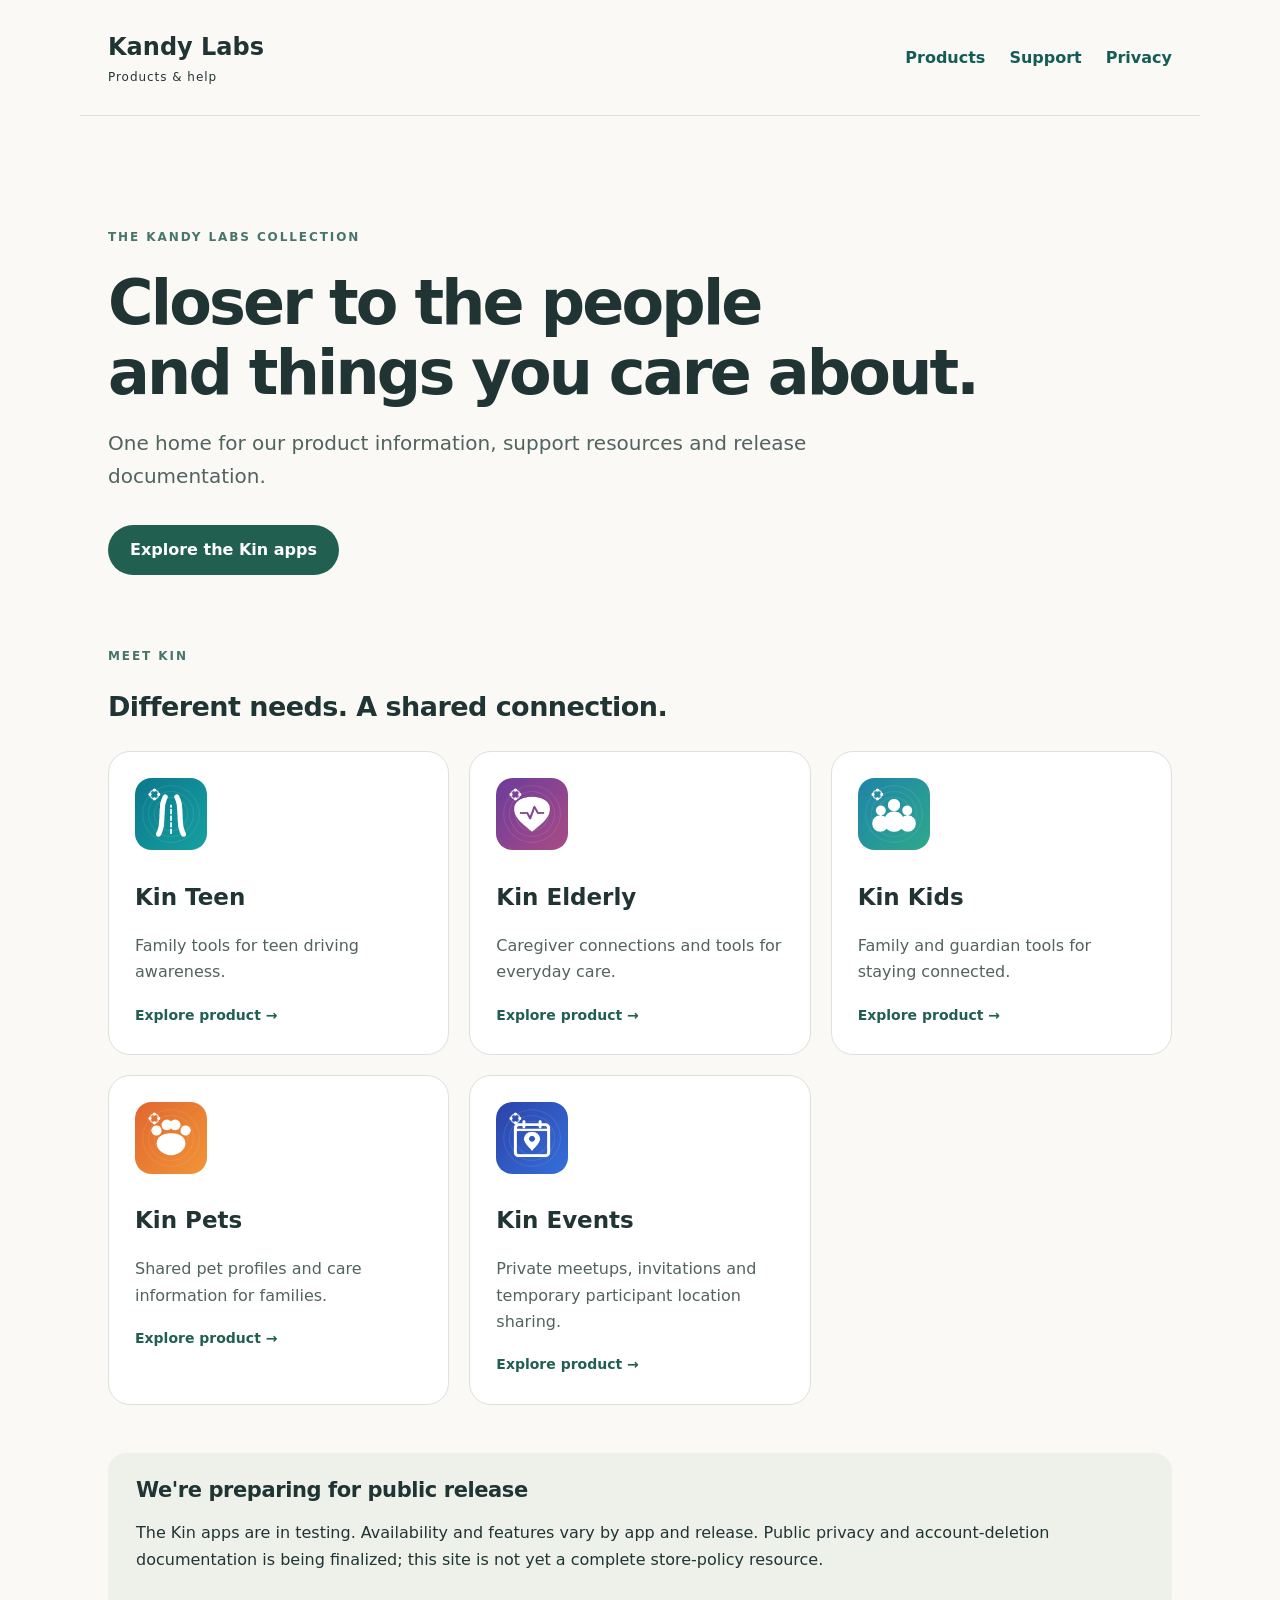
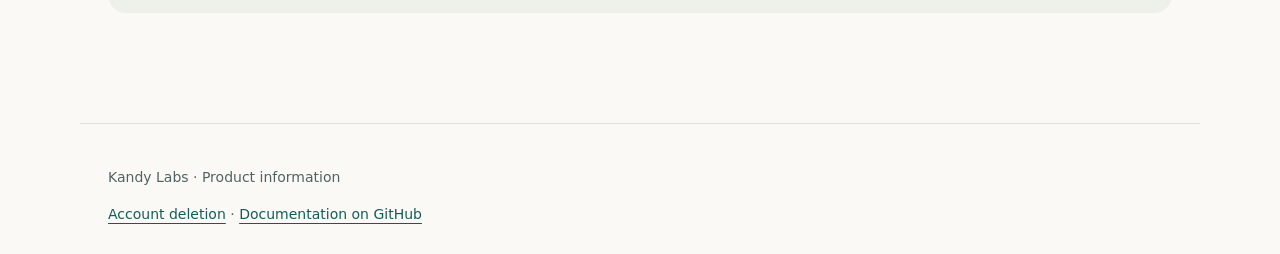
==== index.html @ 20de251b "Publish Kandy Labs product hub and support contact" ====
<!doctype html>
<html lang="en"><head><meta charset="utf-8"><meta name="viewport" content="width=device-width,initial-scale=1">
<title>Products · Kandy Labs</title><meta name="description" content="Kandy Labs product information and release documentation.">
<link rel="stylesheet" href="./styles.css"></head><body>
<a class="skip" href="#main">Skip to content</a><header><a class="brand" href="./">Kandy Labs<span>Products &amp; help</span></a>
<nav aria-label="Main"><a href="./#products">Products</a><a href="./support/">Support</a><a href="./privacy/">Privacy</a></nav></header>
<main id="main"><section class="hero"><p class="eyebrow">THE KANDY LABS COLLECTION</p><h1>Closer to the people<br>and things you care about.</h1><p class="lead">One home for our product information, support resources and release documentation.</p><a class="button" href="#products">Explore the Kin apps</a></section>
<section id="products"><p class="eyebrow">MEET KIN</p><h2>Different needs. A shared connection.</h2><div class="grid"><a class="card" href="products/kin-teen/"><img src="assets/kinTeen.png" alt="" width="72" height="72"><h3>Kin Teen</h3><p>Family tools for teen driving awareness.</p><span>Explore product →</span></a><a class="card" href="products/kin-elderly/"><img src="assets/kinElderly.png" alt="" width="72" height="72"><h3>Kin Elderly</h3><p>Caregiver connections and tools for everyday care.</p><span>Explore product →</span></a><a class="card" href="products/kin-kids/"><img src="assets/kinKids.png" alt="" width="72" height="72"><h3>Kin Kids</h3><p>Family and guardian tools for staying connected.</p><span>Explore product →</span></a><a class="card" href="products/kin-pets/"><img src="assets/kinPets.png" alt="" width="72" height="72"><h3>Kin Pets</h3><p>Shared pet profiles and care information for families.</p><span>Explore product →</span></a><a class="card" href="products/kin-events/"><img src="assets/kinEvents.png" alt="" width="72" height="72"><h3>Kin Events</h3><p>Private meetups, invitations and temporary participant location sharing.</p><span>Explore product →</span></a></div></section>
<aside class="notice"><h2>We're preparing for public release</h2><p>The Kin apps are in testing. Availability and features vary by app and release. Public privacy and account-deletion documentation is being finalized; this site is not yet a complete store-policy resource.</p></aside></main><footer><p>Kandy Labs · Product information</p><a href="./account-deletion/">Account deletion</a> · <a href="https://github.com/arvindkandhare/kandylabs-public">Documentation on GitHub</a></footer></body></html>
---- styles.css ----
*{box-sizing:border-box}html{scroll-behavior:smooth}body{margin:0;background:#faf9f6;color:#203434;font-family:system-ui,-apple-system,Segoe UI,sans-serif;line-height:1.65}a{color:#145d56;text-underline-offset:4px}header,main,footer{max-width:1120px;margin:auto;padding:28px}header{display:flex;justify-content:space-between;align-items:center;gap:24px;border-bottom:1px solid #dbe2db}.brand{font-size:24px;font-weight:750;text-decoration:none;color:#203434}.brand span{display:block;font-size:12px;font-weight:500;letter-spacing:.08em}nav{display:flex;gap:24px;flex-wrap:wrap}nav a{font-weight:600;text-decoration:none}.hero{padding:72px 0 60px;max-width:900px}.eyebrow{font-size:12px;font-weight:750;letter-spacing:.16em;color:#48756b}h1{font-size:clamp(36px,5vw,62px);line-height:1.12;letter-spacing:-.045em;margin:20px 0}h2{font-size:27px;line-height:1.25;letter-spacing:-.02em}h3{font-size:23px;margin:20px 0 8px}.lead{font-size:20px;max-width:720px;color:#516360}.button{display:inline-block;padding:12px 22px;border-radius:28px;background:#215f51;color:white;text-decoration:none;font-weight:650;margin-top:12px}.grid{display:grid;grid-template-columns:repeat(auto-fit,minmax(260px,1fr));gap:20px;margin:28px 0 48px}.card{display:block;background:#fff;border:1px solid #dbe2db;border-radius:22px;padding:26px;text-decoration:none;color:inherit;transition:transform .15s}.card:hover{transform:translateY(-3px);border-color:#477d6e}.card p{color:#516360}.card span{font-size:14px;font-weight:650;color:#215f51}.card img,.product-icon{border-radius:23%}.notice{background:#edf1e9;padding:24px 28px;border-radius:18px;margin:32px 0}.notice h2{font-size:21px;margin-top:0}footer{border-top:1px solid #dbe2db;margin-top:50px;color:#516360;font-size:14px}.package{overflow-wrap:anywhere}.skip{position:absolute;left:12px;top:-80px;background:white;padding:12px;z-index:2}.skip:focus{top:12px}a:focus-visible{outline:3px solid #ae6408;outline-offset:5px}section{scroll-margin-top:24px}@media(max-width:600px){header{align-items:flex-start;flex-direction:column;gap:14px}header,main,footer{padding:22px}nav{gap:20px}.hero{padding:32px 0}.grid{grid-template-columns:1fr}.lead{font-size:18px}}@media(prefers-reduced-motion:reduce){html{scroll-behavior:auto}.card{transition:none}}
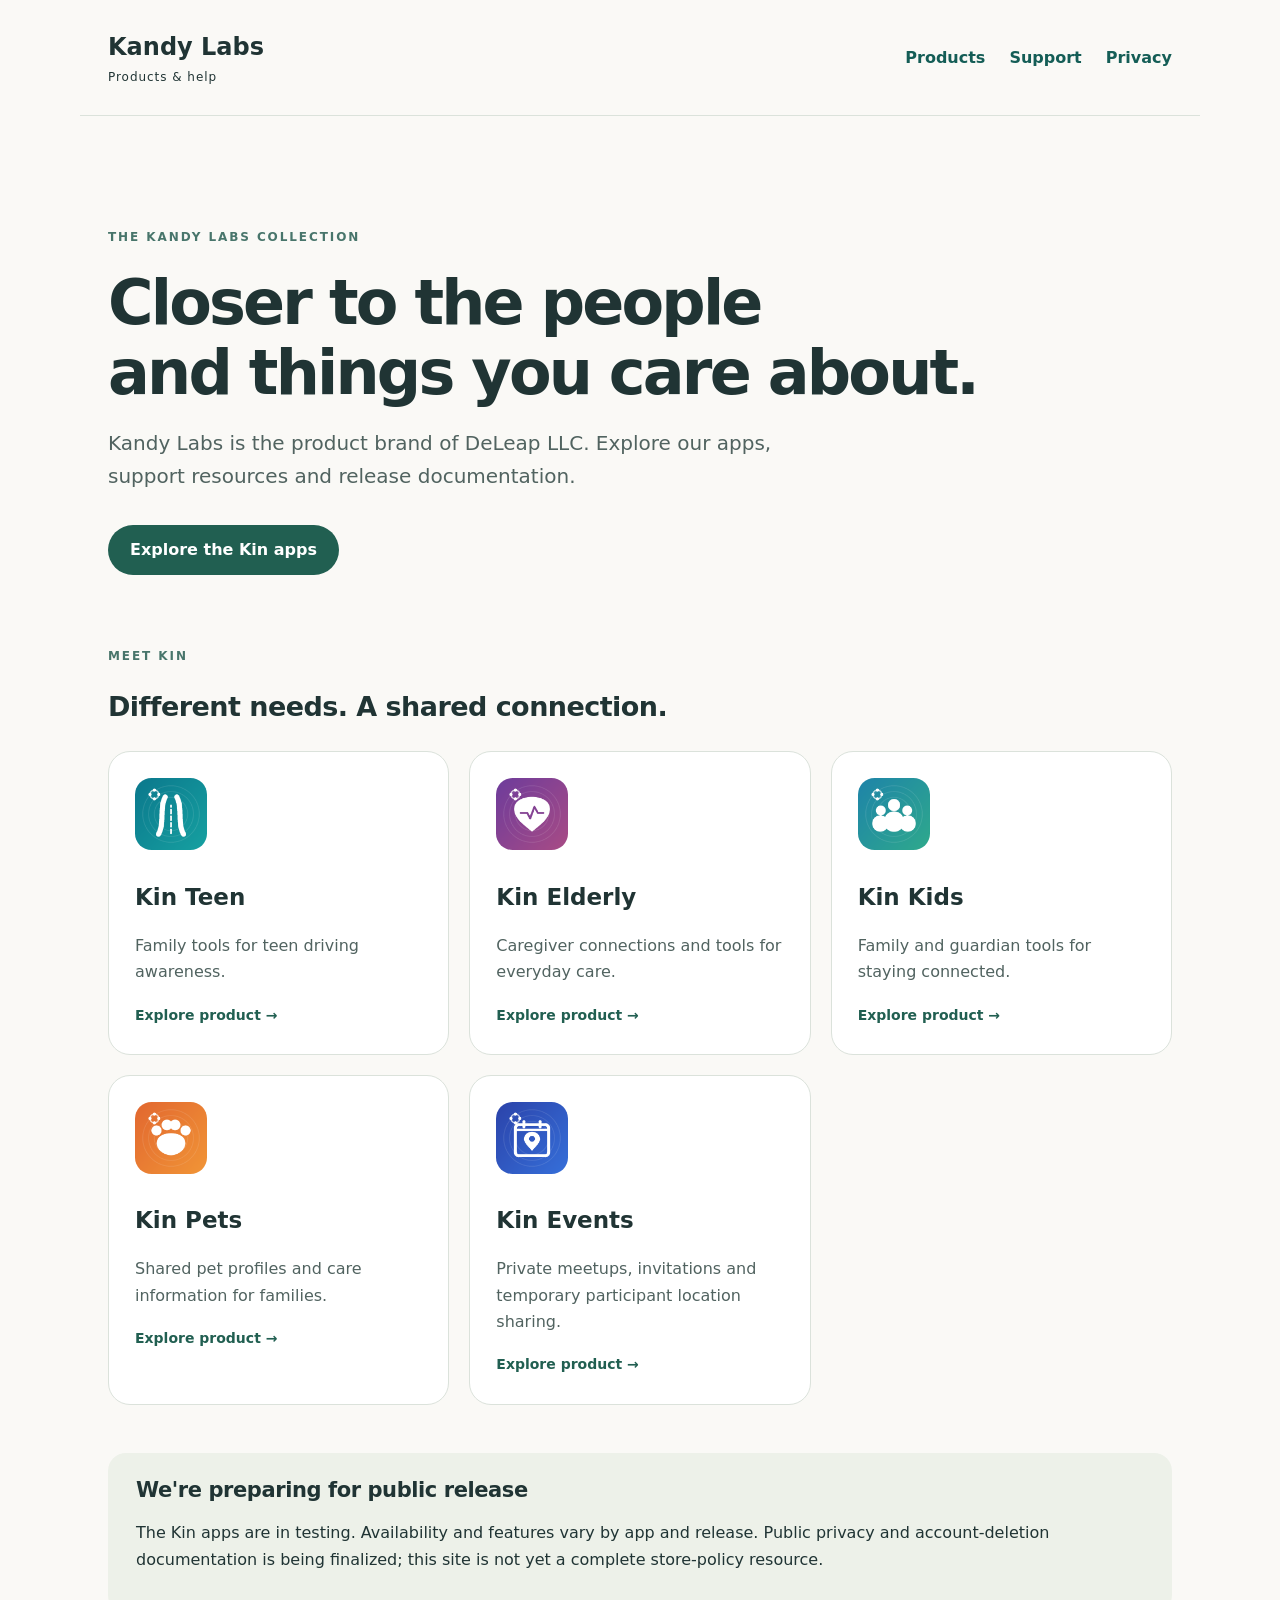
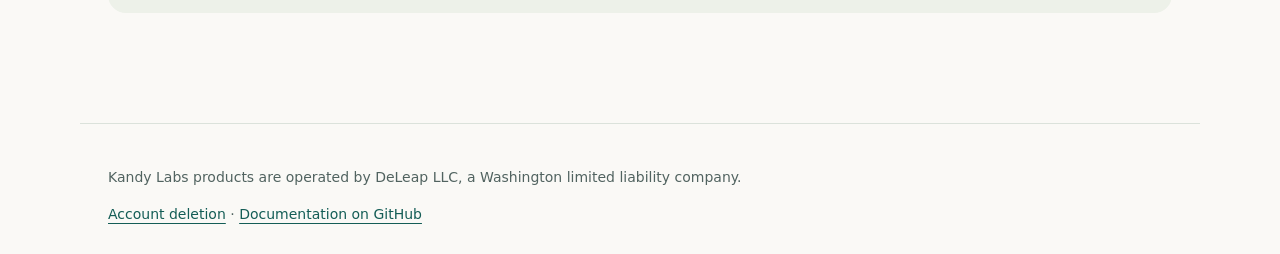
==== commit a3e70c97: "Identify DeLeap LLC as Kandy Labs product operator Add the organization identity to the homepage int" ====
--- a/index.html
+++ b/index.html
@@ -4,6 +4,6 @@
 <link rel="stylesheet" href="./styles.css"></head><body>
 <a class="skip" href="#main">Skip to content</a><header><a class="brand" href="./">Kandy Labs<span>Products &amp; help</span></a>
 <nav aria-label="Main"><a href="./#products">Products</a><a href="./support/">Support</a><a href="./privacy/">Privacy</a></nav></header>
-<main id="main"><section class="hero"><p class="eyebrow">THE KANDY LABS COLLECTION</p><h1>Closer to the people<br>and things you care about.</h1><p class="lead">One home for our product information, support resources and release documentation.</p><a class="button" href="#products">Explore the Kin apps</a></section>
+<main id="main"><section class="hero"><p class="eyebrow">THE KANDY LABS COLLECTION</p><h1>Closer to the people<br>and things you care about.</h1><p class="lead">Kandy Labs is the product brand of DeLeap LLC. Explore our apps, support resources and release documentation.</p><a class="button" href="#products">Explore the Kin apps</a></section>
 <section id="products"><p class="eyebrow">MEET KIN</p><h2>Different needs. A shared connection.</h2><div class="grid"><a class="card" href="products/kin-teen/"><img src="assets/kinTeen.png" alt="" width="72" height="72"><h3>Kin Teen</h3><p>Family tools for teen driving awareness.</p><span>Explore product →</span></a><a class="card" href="products/kin-elderly/"><img src="assets/kinElderly.png" alt="" width="72" height="72"><h3>Kin Elderly</h3><p>Caregiver connections and tools for everyday care.</p><span>Explore product →</span></a><a class="card" href="products/kin-kids/"><img src="assets/kinKids.png" alt="" width="72" height="72"><h3>Kin Kids</h3><p>Family and guardian tools for staying connected.</p><span>Explore product →</span></a><a class="card" href="products/kin-pets/"><img src="assets/kinPets.png" alt="" width="72" height="72"><h3>Kin Pets</h3><p>Shared pet profiles and care information for families.</p><span>Explore product →</span></a><a class="card" href="products/kin-events/"><img src="assets/kinEvents.png" alt="" width="72" height="72"><h3>Kin Events</h3><p>Private meetups, invitations and temporary participant location sharing.</p><span>Explore product →</span></a></div></section>
-<aside class="notice"><h2>We're preparing for public release</h2><p>The Kin apps are in testing. Availability and features vary by app and release. Public privacy and account-deletion documentation is being finalized; this site is not yet a complete store-policy resource.</p></aside></main><footer><p>Kandy Labs · Product information</p><a href="./account-deletion/">Account deletion</a> · <a href="https://github.com/arvindkandhare/kandylabs-public">Documentation on GitHub</a></footer></body></html>+<aside class="notice"><h2>We're preparing for public release</h2><p>The Kin apps are in testing. Availability and features vary by app and release. Public privacy and account-deletion documentation is being finalized; this site is not yet a complete store-policy resource.</p></aside></main><footer><p>Kandy Labs products are operated by DeLeap LLC, a Washington limited liability company.</p><a href="./account-deletion/">Account deletion</a> · <a href="https://github.com/arvindkandhare/kandylabs-public">Documentation on GitHub</a></footer></body></html>
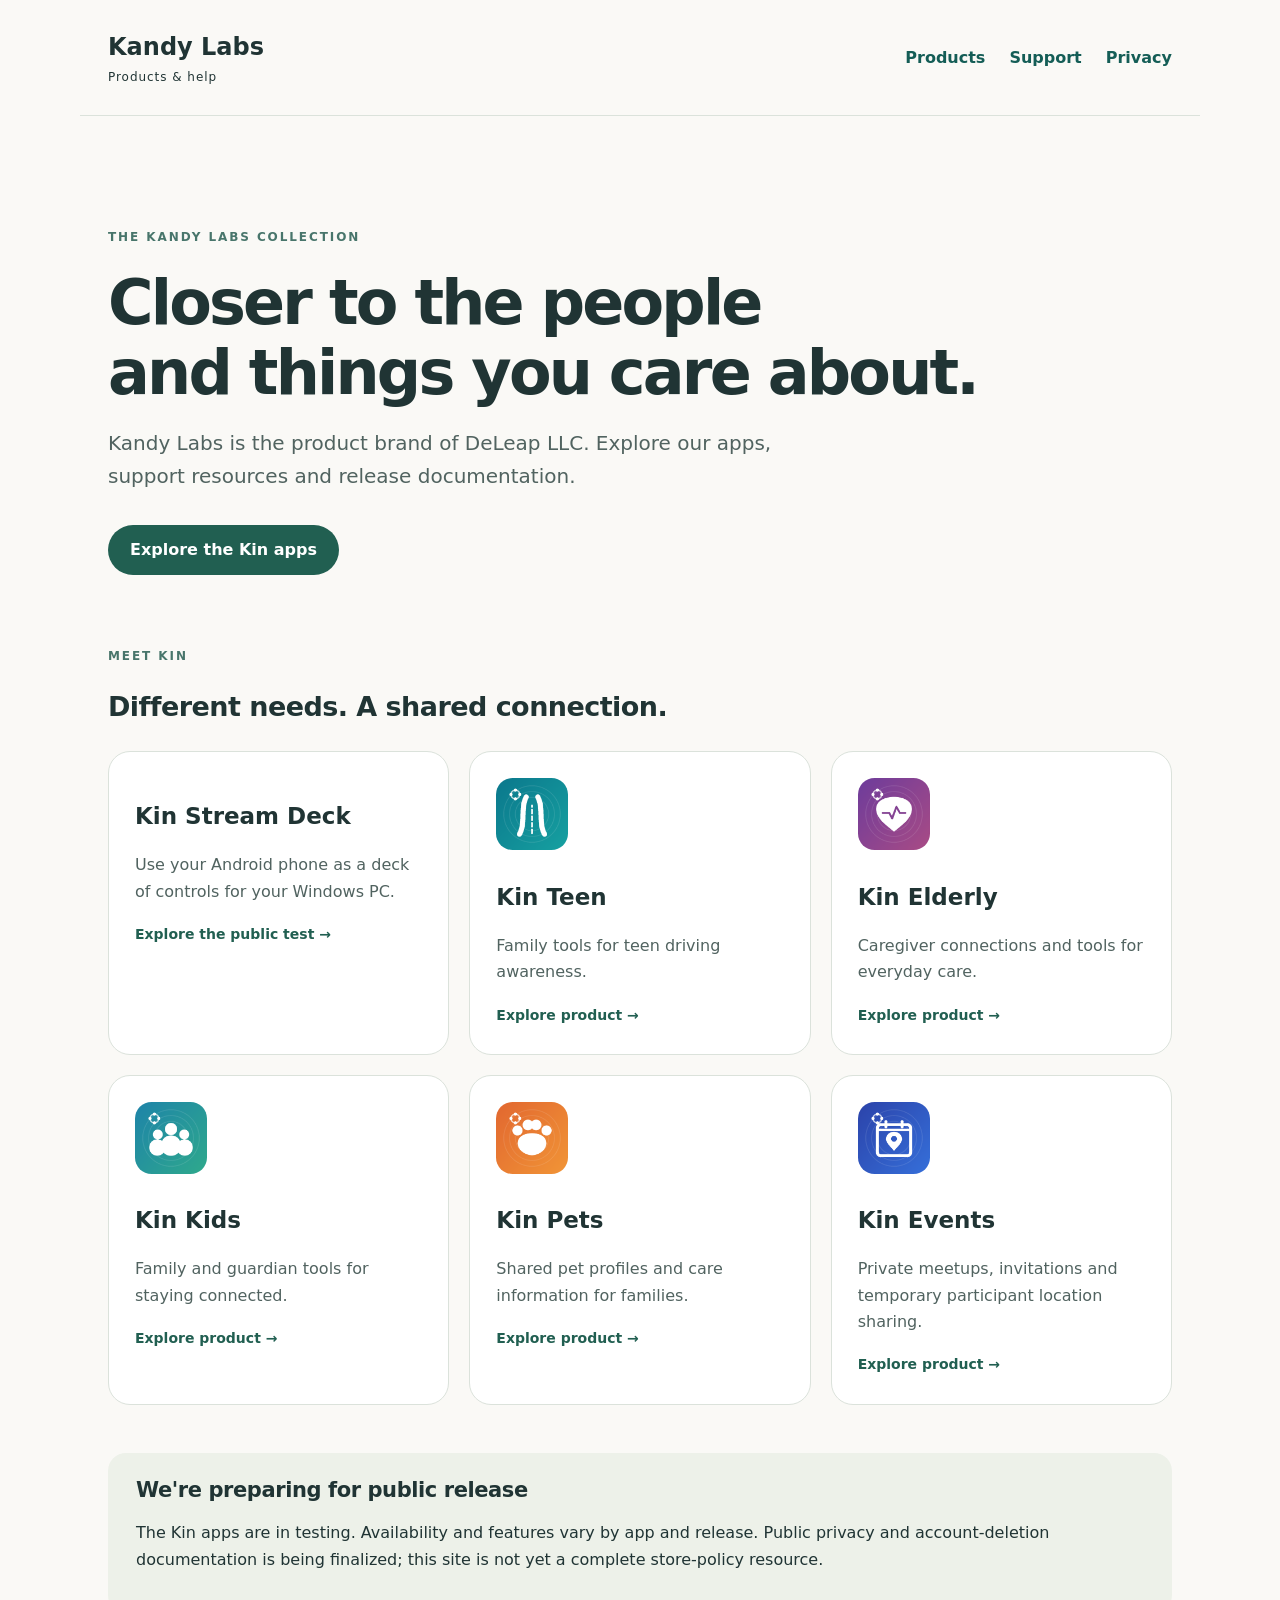
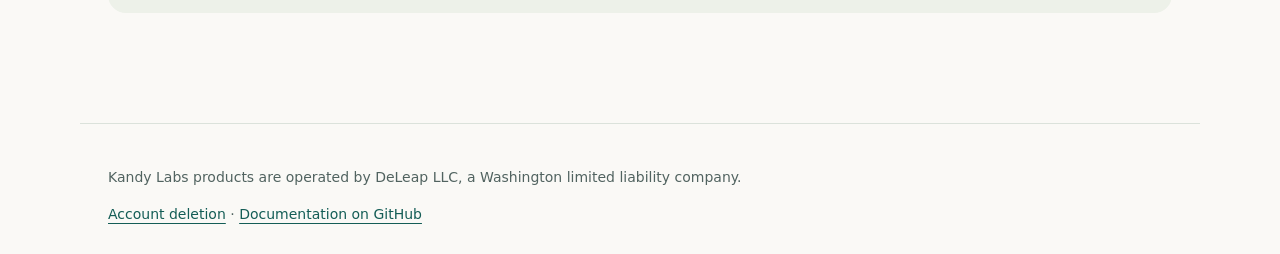
==== commit 68ca403c: "Add Kin Stream Deck signed Windows test distribution pages" ====
--- a/index.html
+++ b/index.html
@@ -5,5 +5,5 @@
 <a class="skip" href="#main">Skip to content</a><header><a class="brand" href="./">Kandy Labs<span>Products &amp; help</span></a>
 <nav aria-label="Main"><a href="./#products">Products</a><a href="./support/">Support</a><a href="./privacy/">Privacy</a></nav></header>
 <main id="main"><section class="hero"><p class="eyebrow">THE KANDY LABS COLLECTION</p><h1>Closer to the people<br>and things you care about.</h1><p class="lead">Kandy Labs is the product brand of DeLeap LLC. Explore our apps, support resources and release documentation.</p><a class="button" href="#products">Explore the Kin apps</a></section>
-<section id="products"><p class="eyebrow">MEET KIN</p><h2>Different needs. A shared connection.</h2><div class="grid"><a class="card" href="products/kin-teen/"><img src="assets/kinTeen.png" alt="" width="72" height="72"><h3>Kin Teen</h3><p>Family tools for teen driving awareness.</p><span>Explore product →</span></a><a class="card" href="products/kin-elderly/"><img src="assets/kinElderly.png" alt="" width="72" height="72"><h3>Kin Elderly</h3><p>Caregiver connections and tools for everyday care.</p><span>Explore product →</span></a><a class="card" href="products/kin-kids/"><img src="assets/kinKids.png" alt="" width="72" height="72"><h3>Kin Kids</h3><p>Family and guardian tools for staying connected.</p><span>Explore product →</span></a><a class="card" href="products/kin-pets/"><img src="assets/kinPets.png" alt="" width="72" height="72"><h3>Kin Pets</h3><p>Shared pet profiles and care information for families.</p><span>Explore product →</span></a><a class="card" href="products/kin-events/"><img src="assets/kinEvents.png" alt="" width="72" height="72"><h3>Kin Events</h3><p>Private meetups, invitations and temporary participant location sharing.</p><span>Explore product →</span></a></div></section>
+<section id="products"><p class="eyebrow">MEET KIN</p><h2>Different needs. A shared connection.</h2><div class="grid"><a class="card" href="kin-stream-deck/"><h3>Kin Stream Deck</h3><p>Use your Android phone as a deck of controls for your Windows PC.</p><span>Explore the public test →</span></a><a class="card" href="products/kin-teen/"><img src="assets/kinTeen.png" alt="" width="72" height="72"><h3>Kin Teen</h3><p>Family tools for teen driving awareness.</p><span>Explore product →</span></a><a class="card" href="products/kin-elderly/"><img src="assets/kinElderly.png" alt="" width="72" height="72"><h3>Kin Elderly</h3><p>Caregiver connections and tools for everyday care.</p><span>Explore product →</span></a><a class="card" href="products/kin-kids/"><img src="assets/kinKids.png" alt="" width="72" height="72"><h3>Kin Kids</h3><p>Family and guardian tools for staying connected.</p><span>Explore product →</span></a><a class="card" href="products/kin-pets/"><img src="assets/kinPets.png" alt="" width="72" height="72"><h3>Kin Pets</h3><p>Shared pet profiles and care information for families.</p><span>Explore product →</span></a><a class="card" href="products/kin-events/"><img src="assets/kinEvents.png" alt="" width="72" height="72"><h3>Kin Events</h3><p>Private meetups, invitations and temporary participant location sharing.</p><span>Explore product →</span></a></div></section>
 <aside class="notice"><h2>We're preparing for public release</h2><p>The Kin apps are in testing. Availability and features vary by app and release. Public privacy and account-deletion documentation is being finalized; this site is not yet a complete store-policy resource.</p></aside></main><footer><p>Kandy Labs products are operated by DeLeap LLC, a Washington limited liability company.</p><a href="./account-deletion/">Account deletion</a> · <a href="https://github.com/arvindkandhare/kandylabs-public">Documentation on GitHub</a></footer></body></html>
